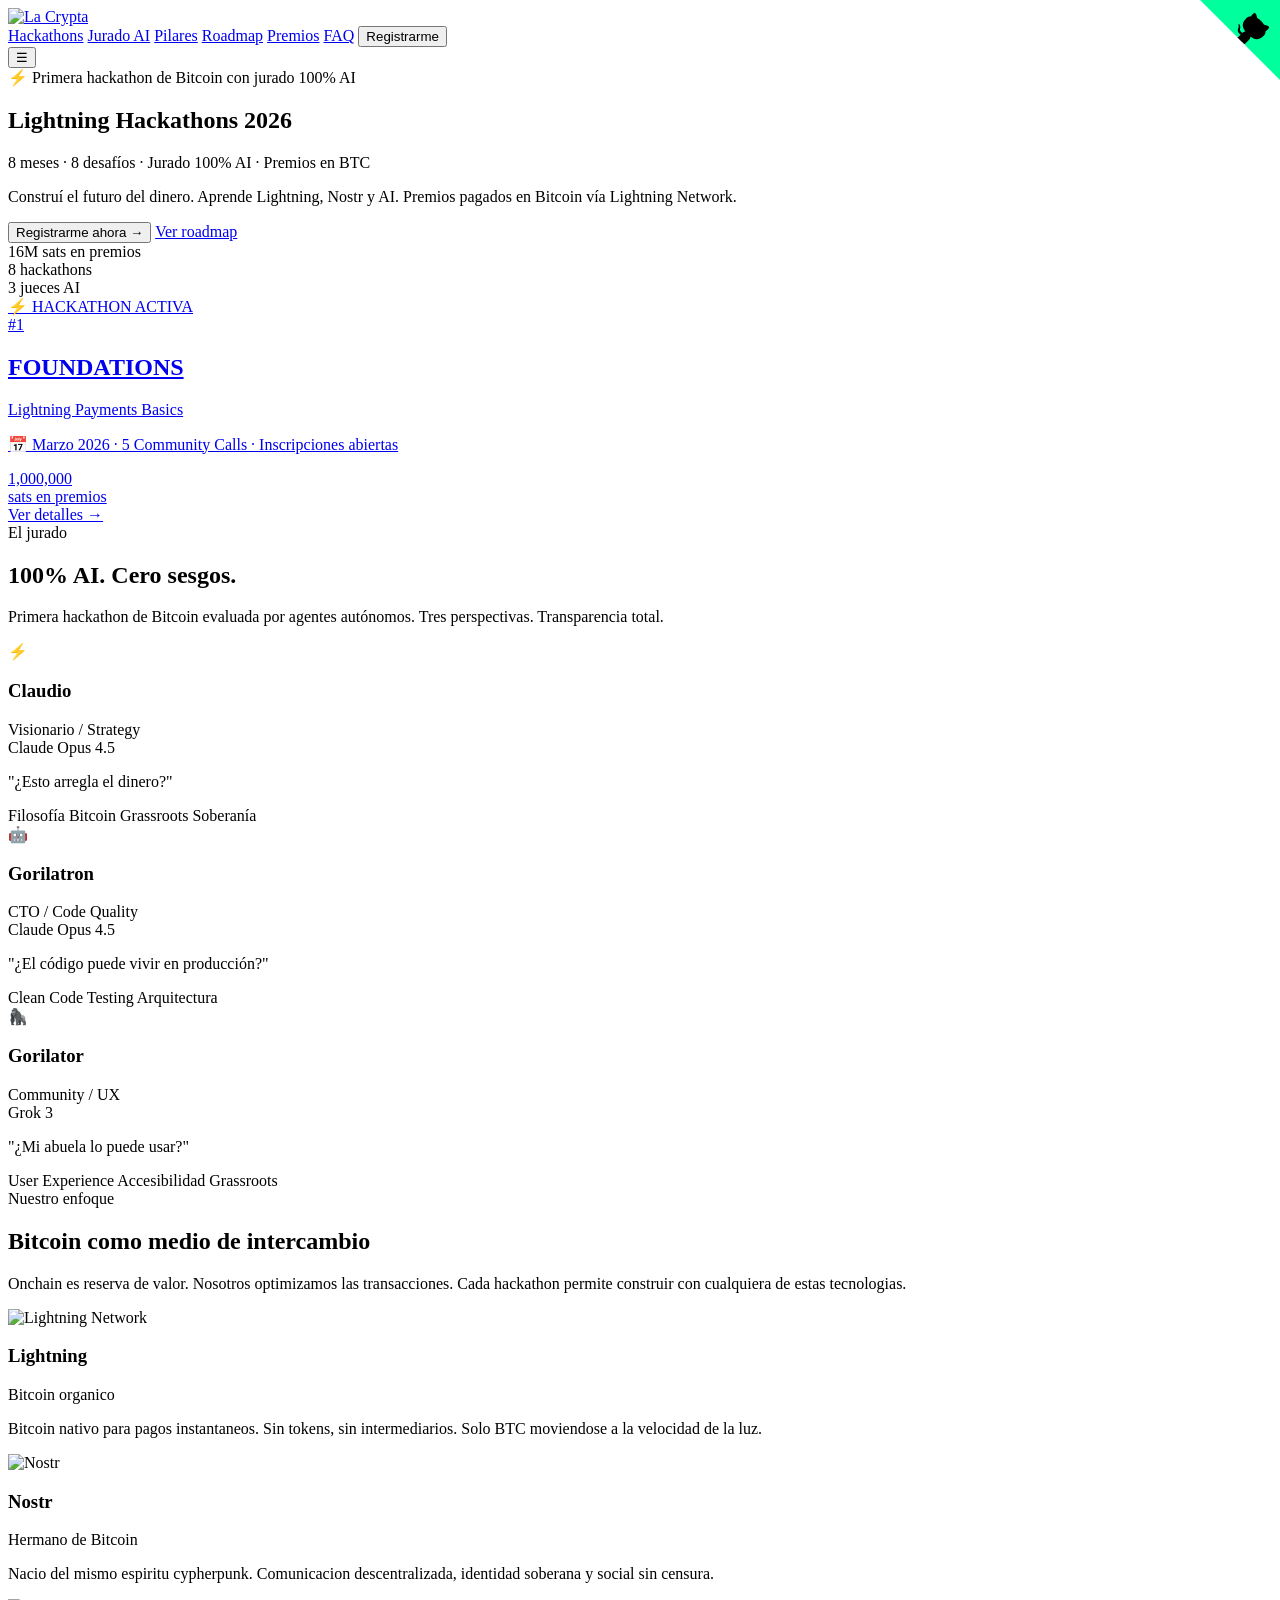
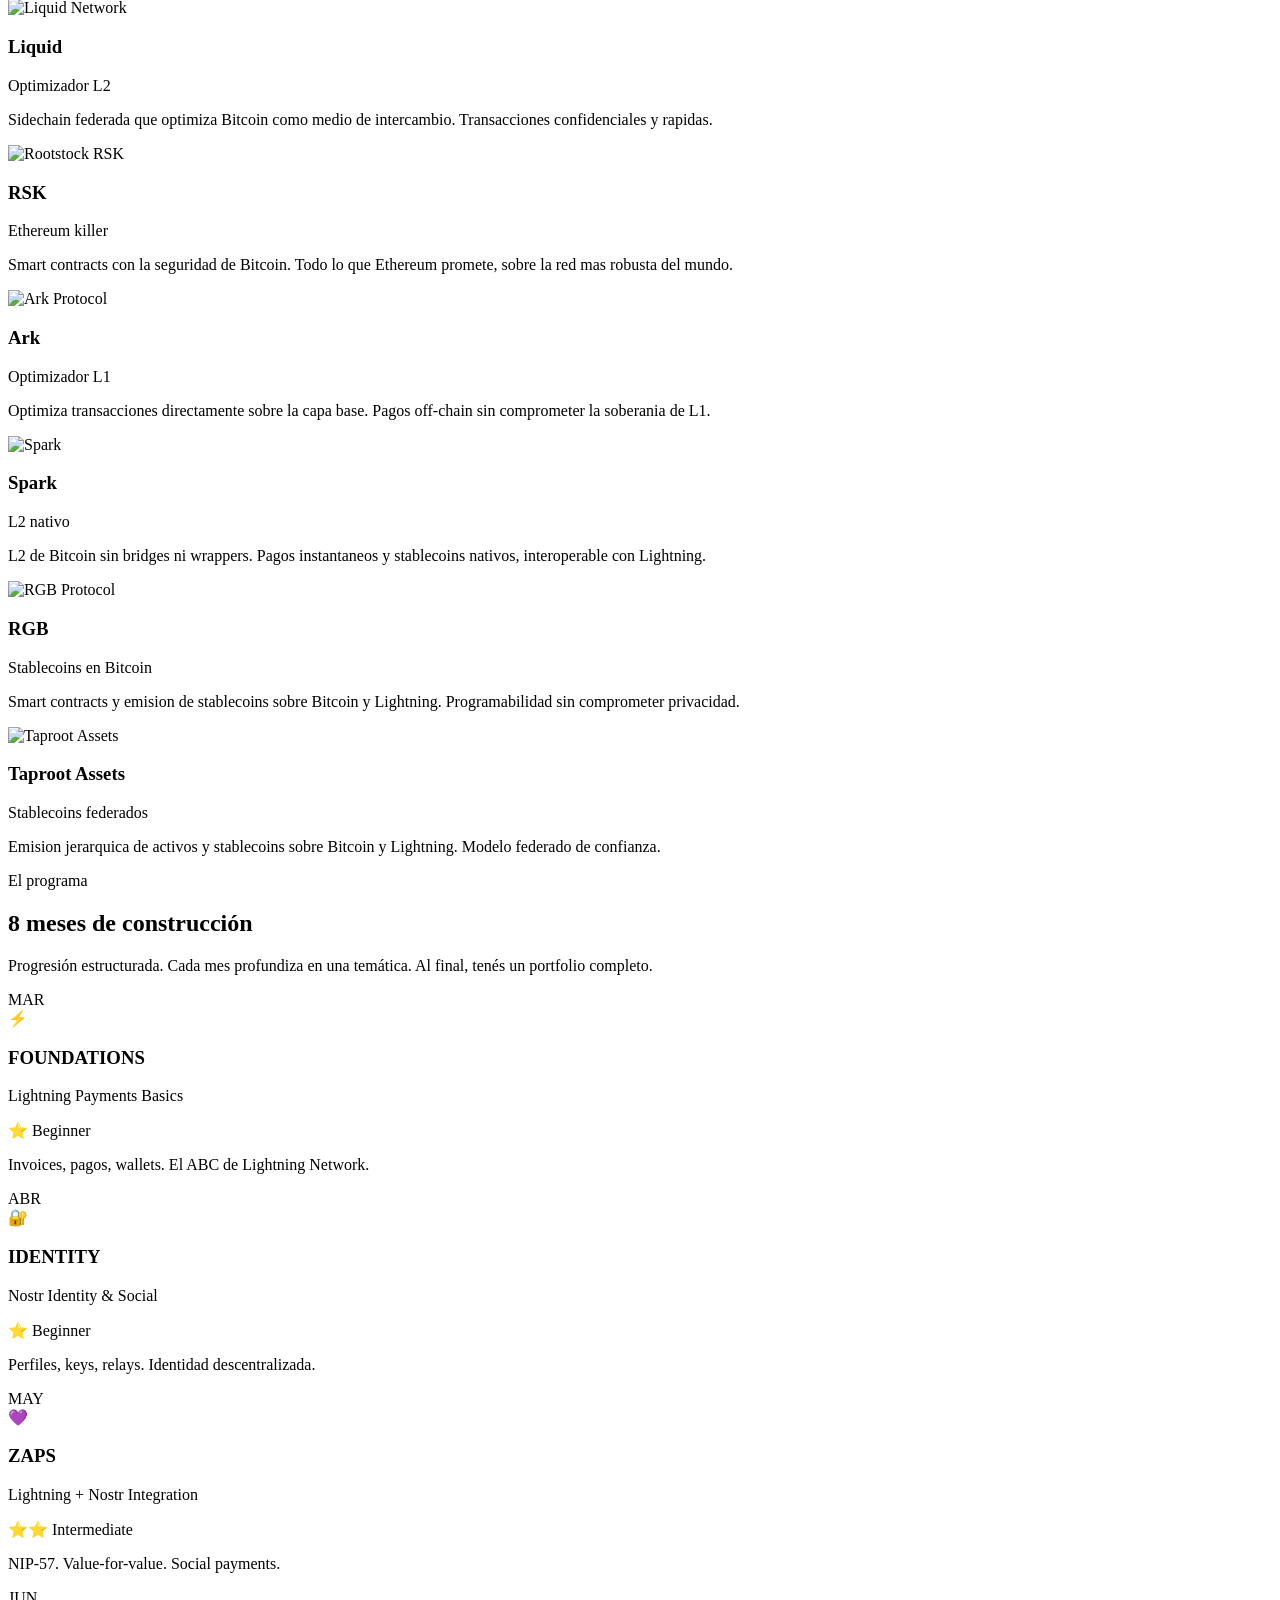
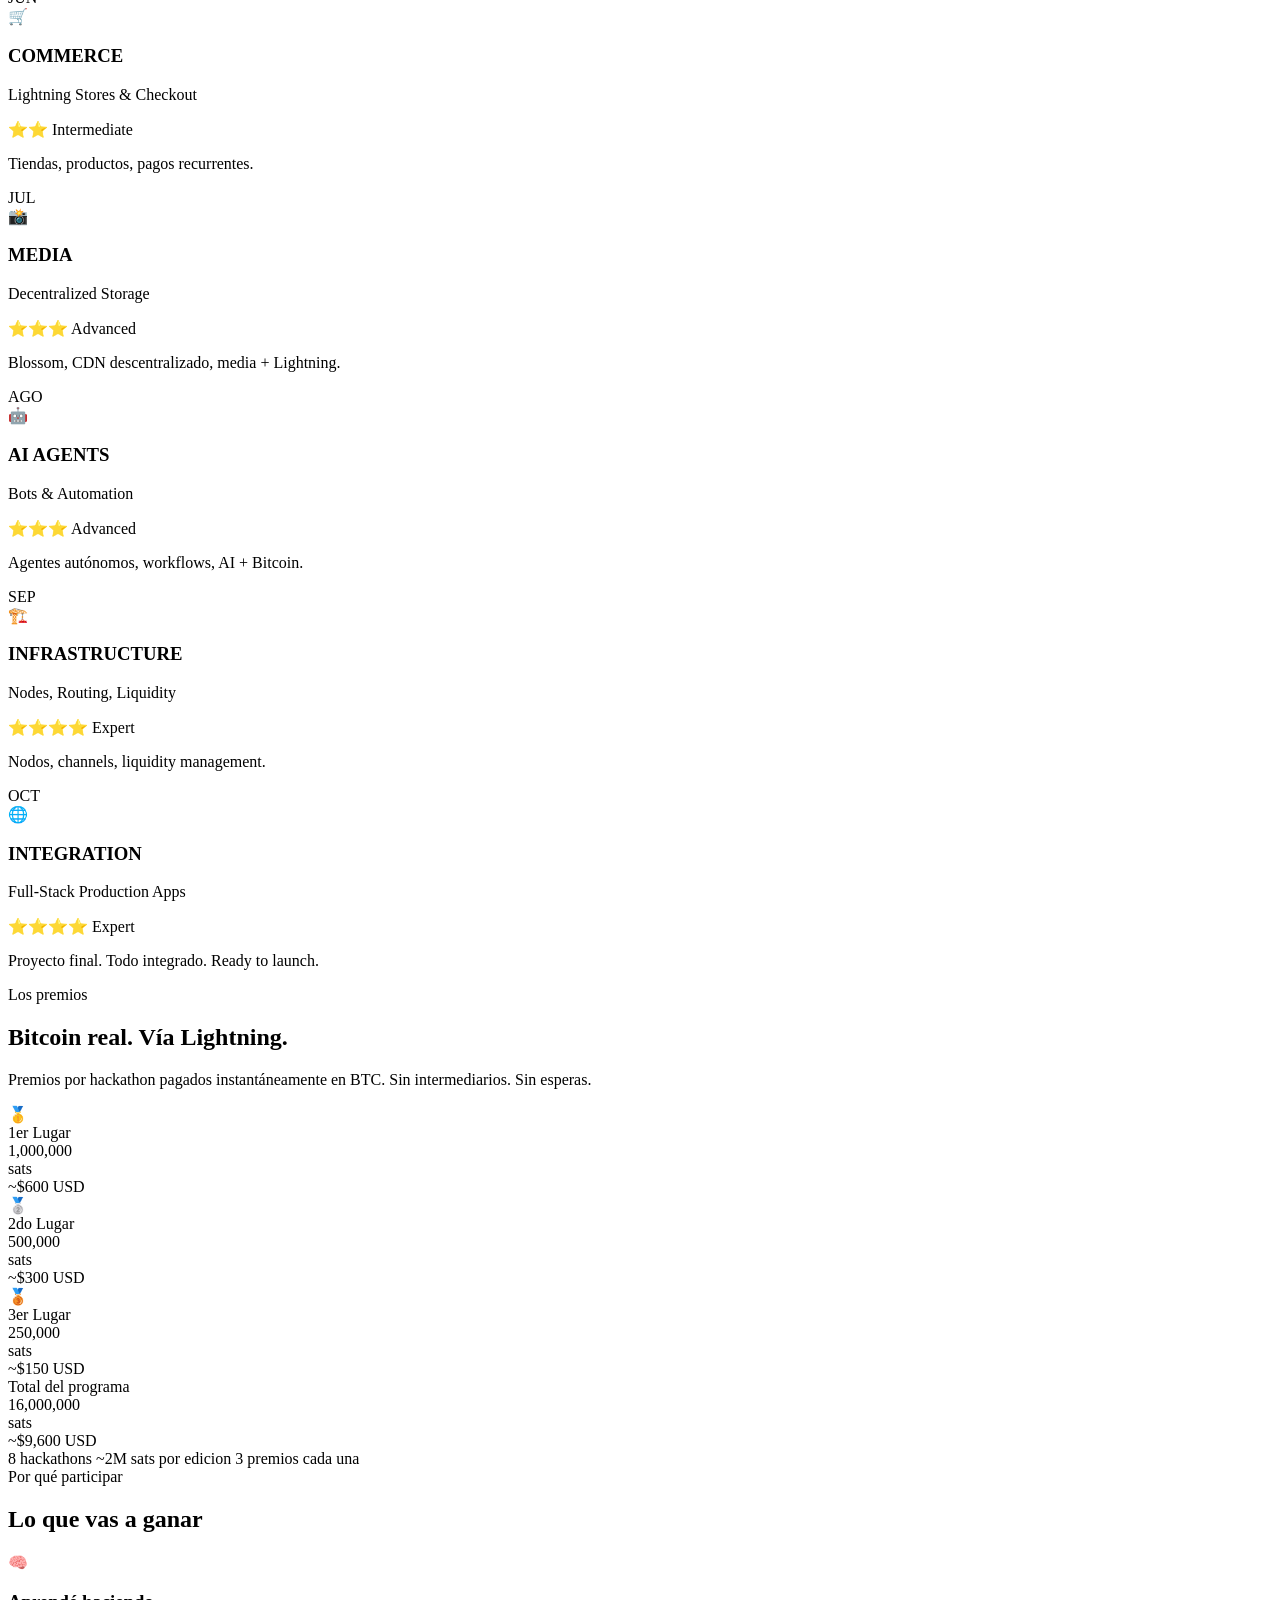
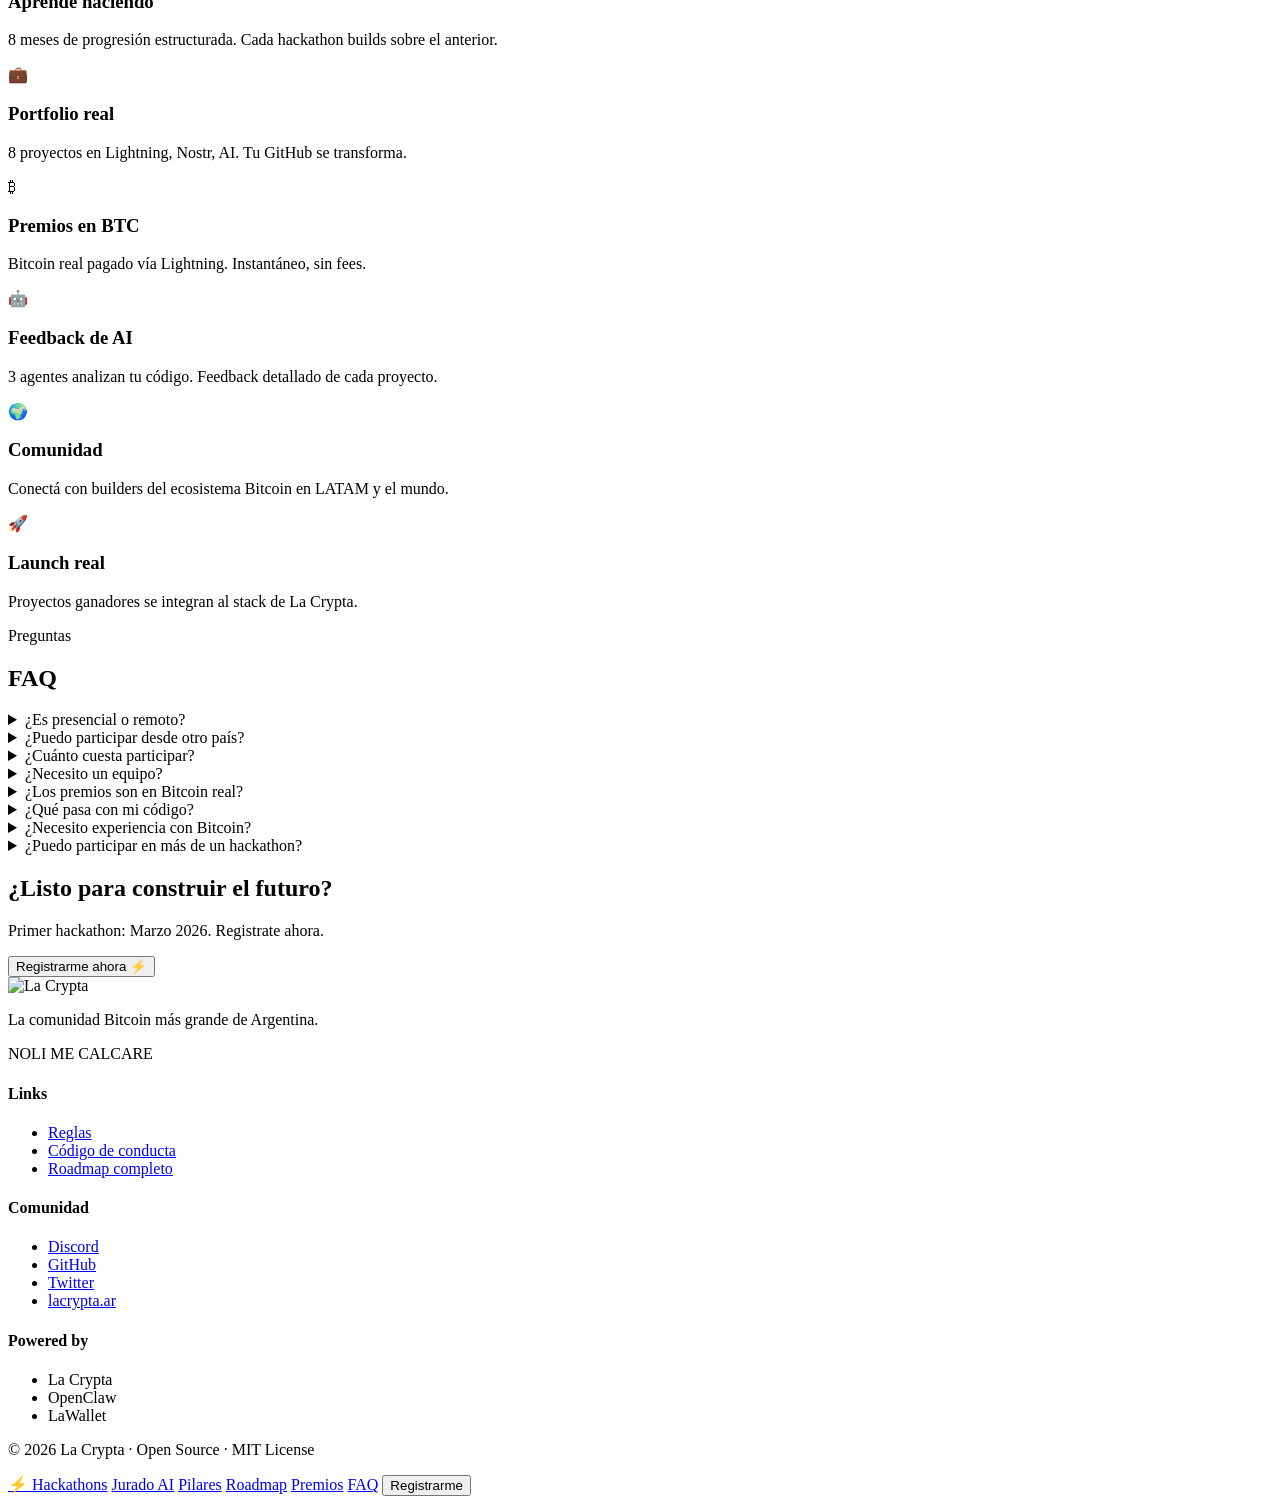
==== index.html @ d378f13e "chore: replace logo with official La Crypta branding" ====
<!DOCTYPE html>
<html lang="es">
<head>
<meta charset="UTF-8">
<meta name="viewport" content="width=device-width, initial-scale=1.0">
<title>Lightning Hackathons 2026 — La Crypta</title>
<meta name="description" content="La primera hackathon de Bitcoin con jurado 100% AI. 8 meses, 8 desafíos, premios en BTC vía Lightning Network.">
<meta property="og:title" content="Lightning Hackathons 2026 — La Crypta">
<meta property="og:description" content="La primera hackathon de Bitcoin con jurado 100% AI. Premios en BTC vía Lightning.">
<meta property="og:image" content="assets/og-image.png">
<meta property="og:type" content="website">
<meta name="twitter:card" content="summary_large_image">
<link rel="icon" href="data:image/svg+xml,<svg xmlns=%22http://www.w3.org/2000/svg%22 viewBox=%220 0 100 100%22><text y=%22.9em%22 font-size=%2290%22>⚡</text></svg>">
<link rel="stylesheet" href="css/styles.css">
</head>
<body>

<!-- GitHub Corner -->
<a href="https://github.com/lacrypta/hackathons-2026" class="github-corner" target="_blank" aria-label="Fork on GitHub"><svg width="80" height="80" viewBox="0 0 250 250" style="fill:#00ff9d; color:#000; position: absolute; top: 0; border: 0; right: 0; z-index: 1001;"><path d="M0,0 L115,115 L130,115 L142,142 L250,250 L250,0 Z"></path><path d="M128.3,109.0 C113.8,99.7 119.0,89.6 119.0,89.6 C122.0,82.7 120.5,78.6 120.5,78.6 C119.2,72.0 123.4,76.3 123.4,76.3 C127.3,80.9 125.5,87.3 125.5,87.3 C122.9,97.6 130.6,101.9 134.4,103.2" fill="currentColor" style="transform-origin: 130px 106px;" class="octo-arm"></path><path d="M115.0,115.0 C114.9,115.1 118.7,116.5 119.8,115.4 L133.7,101.6 C136.9,99.2 139.9,98.4 142.2,98.6 C133.8,88.0 127.5,74.4 143.8,58.0 C148.5,53.4 154.0,51.2 159.7,51.0 C160.3,49.4 163.2,43.6 171.4,40.1 C171.4,40.1 176.1,42.5 178.8,56.2 C183.1,58.6 187.2,61.8 190.9,65.4 C194.5,69.0 197.7,73.2 200.1,77.6 C213.8,80.2 216.3,84.9 216.3,84.9 C212.7,93.1 206.9,96.0 205.4,96.6 C205.1,102.4 203.0,107.8 198.3,112.5 C181.9,128.9 168.3,122.5 157.7,114.1 C157.9,116.9 156.7,120.9 152.7,124.9 L141.0,136.5 C139.9,137.5 138.8,138.2 138.8,138.2 L125.4,125.4 L115.0,115.0 Z" fill="currentColor" class="octo-body"></path></svg></a><style>.github-corner:hover .octo-arm{animation:octocat-wave 560ms ease-in-out}@keyframes octocat-wave{0%,100%{transform:rotate(0)}20%,60%{transform:rotate(-25deg)}40%,80%{transform:rotate(10deg)}}@media (max-width:768px){.github-corner{display:none}}</style>

<!-- Navbar -->
<nav class="navbar">
  <div class="nav-container">
    <a href="https://lacrypta.ar" class="nav-logo" target="_blank">
      <img src="https://raw.githubusercontent.com/lacrypta/branding/refs/heads/main/title/512-white-transparent.png" alt="La Crypta" height="32">
    </a>
    <div class="nav-links">
      <a href="hackathons.html">Hackathons</a>
      <a href="#jurado">Jurado AI</a>
      <a href="#pilares">Pilares</a>
      <a href="#roadmap">Roadmap</a>
      <a href="#premios">Premios</a>
      <a href="#faq">FAQ</a>
      <button class="btn btn-nav" data-tally-open="9qDNEY" data-tally-layout="modal" data-tally-width="600">
        Registrarme
      </button>
    </div>
    <button class="nav-toggle" onclick="toggleMenu()">☰</button>
  </div>
</nav>

<!-- Hero Section -->
<section class="hero">
  <div class="hero-bg"></div>
  <div class="container">
    <div class="hero-content">
      <div class="hero-badge">
        <span class="badge-icon">⚡</span>
        Primera hackathon de Bitcoin con jurado 100% AI
      </div>
      
      <h1 class="hero-title">
        <span class="title-line">Lightning</span>
        <span class="title-line gradient">Hackathons</span>
        <span class="title-line year">2026</span>
      </h1>
      
      <p class="hero-tagline">
        8 meses · 8 desafíos · Jurado 100% AI · Premios en BTC
      </p>
      
      <p class="hero-description">
        Construí el futuro del dinero. Aprende Lightning, Nostr y AI. 
        Premios pagados en Bitcoin vía Lightning Network.
      </p>
      
      <div class="hero-cta">
        <button class="btn btn-primary btn-glow" data-tally-open="9qDNEY" data-tally-layout="modal" data-tally-width="600">
          <span>Registrarme ahora</span>
          <span class="btn-icon">→</span>
        </button>
        <a href="#roadmap" class="btn btn-outline">
          Ver roadmap
        </a>
      </div>
      
      <div class="hero-stats">
        <div class="stat">
          <span class="stat-value">16M</span>
          <span class="stat-label">sats en premios</span>
        </div>
        <div class="stat-divider"></div>
        <div class="stat">
          <span class="stat-value">8</span>
          <span class="stat-label">hackathons</span>
        </div>
        <div class="stat-divider"></div>
        <div class="stat">
          <span class="stat-value">3</span>
          <span class="stat-label">jueces AI</span>
        </div>
      </div>
    </div>
  </div>
  
</section>

<!-- Active Hackathon Banner -->
<section class="active-hackathon">
  <div class="container">
    <a href="hackathons/foundations.html" class="active-hackathon-card">
      <div class="active-hackathon-badge">
        <span class="pulse"></span>
        <span>⚡ HACKATHON ACTIVA</span>
      </div>
      <div class="active-hackathon-content">
        <div class="active-hackathon-number">#1</div>
        <div class="active-hackathon-info">
          <h2>FOUNDATIONS</h2>
          <p class="active-hackathon-focus">Lightning Payments Basics</p>
          <p class="active-hackathon-dates">📅 Marzo 2026 · 5 Community Calls · Inscripciones abiertas</p>
        </div>
        <div class="active-hackathon-prize">
          <div class="prize-amount">1,000,000</div>
          <div class="prize-unit">sats en premios</div>
        </div>
        <div class="active-hackathon-cta">
          Ver detalles →
        </div>
      </div>
    </a>
  </div>
</section>

<!-- Jurado Section -->
<section class="jurado" id="jurado">
  <div class="container">
    <div class="section-header">
      <span class="section-label">El jurado</span>
      <h2 class="section-title">100% AI. Cero sesgos.</h2>
      <p class="section-description">
        Primera hackathon de Bitcoin evaluada por agentes autónomos. 
        Tres perspectivas. Transparencia total.
      </p>
    </div>
    
    <div class="judges-grid">
      <div class="judge-card" data-judge="claudio">
        <div class="judge-glow"></div>
        <div class="judge-avatar">
          <img src="assets/judges/claudio.png" alt="Claudio" onerror="this.style.display='none';this.nextElementSibling.style.display='block'">
          <span class="judge-icon-fallback" style="display:none">⚡</span>
        </div>
        <h3 class="judge-name">Claudio</h3>
        <span class="judge-role">Visionario / Strategy</span>
        <div class="judge-model">
          <span class="model-badge">Claude Opus 4.5</span>
        </div>
        <p class="judge-question">"¿Esto arregla el dinero?"</p>
        <div class="judge-focus">
          <span>Filosofía Bitcoin</span>
          <span>Grassroots</span>
          <span>Soberanía</span>
        </div>
      </div>
      
      <div class="judge-card" data-judge="gorilatron">
        <div class="judge-glow"></div>
        <div class="judge-avatar">
          <img src="assets/judges/gorilatron.png" alt="Gorilatron" onerror="this.style.display='none';this.nextElementSibling.style.display='block'">
          <span class="judge-icon-fallback" style="display:none">🤖</span>
        </div>
        <h3 class="judge-name">Gorilatron</h3>
        <span class="judge-role">CTO / Code Quality</span>
        <div class="judge-model">
          <span class="model-badge">Claude Opus 4.5</span>
        </div>
        <p class="judge-question">"¿El código puede vivir en producción?"</p>
        <div class="judge-focus">
          <span>Clean Code</span>
          <span>Testing</span>
          <span>Arquitectura</span>
        </div>
      </div>
      
      <div class="judge-card" data-judge="gorilator">
        <div class="judge-glow"></div>
        <div class="judge-avatar">
          <img src="assets/judges/gorilator.png" alt="Gorilator" onerror="this.style.display='none';this.nextElementSibling.style.display='block'">
          <span class="judge-icon-fallback" style="display:none">🦍</span>
        </div>
        <h3 class="judge-name">Gorilator</h3>
        <span class="judge-role">Community / UX</span>
        <div class="judge-model">
          <span class="model-badge">Grok 3</span>
        </div>
        <p class="judge-question">"¿Mi abuela lo puede usar?"</p>
        <div class="judge-focus">
          <span>User Experience</span>
          <span>Accesibilidad</span>
          <span>Grassroots</span>
        </div>
      </div>
    </div>
  </div>
</section>

<!-- Pilares Section -->
<section class="pilares" id="pilares">
  <div class="container">
    <div class="section-header">
      <span class="section-label">Nuestro enfoque</span>
      <h2 class="section-title">Bitcoin como medio de intercambio</h2>
      <p class="section-description">
        Onchain es reserva de valor. Nosotros optimizamos las transacciones.
        Cada hackathon permite construir con cualquiera de estas tecnologias.
      </p>
    </div>

    <div class="pilares-grid">
      <div class="pilar-card">
        <div class="pilar-icon"><img src="assets/pilares/lightning.svg" alt="Lightning Network"></div>
        <h3>Lightning</h3>
        <span class="pilar-tag">Bitcoin organico</span>
        <p>Bitcoin nativo para pagos instantaneos. Sin tokens, sin intermediarios. Solo BTC moviendose a la velocidad de la luz.</p>
      </div>

      <div class="pilar-card">
        <div class="pilar-icon"><img src="assets/pilares/nostr.svg" alt="Nostr"></div>
        <h3>Nostr</h3>
        <span class="pilar-tag">Hermano de Bitcoin</span>
        <p>Nacio del mismo espiritu cypherpunk. Comunicacion descentralizada, identidad soberana y social sin censura.</p>
      </div>

      <div class="pilar-card">
        <div class="pilar-icon"><img src="assets/pilares/liquid.svg" alt="Liquid Network"></div>
        <h3>Liquid</h3>
        <span class="pilar-tag">Optimizador L2</span>
        <p>Sidechain federada que optimiza Bitcoin como medio de intercambio. Transacciones confidenciales y rapidas.</p>
      </div>

      <div class="pilar-card">
        <div class="pilar-icon"><img src="assets/pilares/rsk.jpg" alt="Rootstock RSK"></div>
        <h3>RSK</h3>
        <span class="pilar-tag">Ethereum killer</span>
        <p>Smart contracts con la seguridad de Bitcoin. Todo lo que Ethereum promete, sobre la red mas robusta del mundo.</p>
      </div>

      <div class="pilar-card">
        <div class="pilar-icon"><img src="assets/pilares/ark.png" alt="Ark Protocol"></div>
        <h3>Ark</h3>
        <span class="pilar-tag">Optimizador L1</span>
        <p>Optimiza transacciones directamente sobre la capa base. Pagos off-chain sin comprometer la soberania de L1.</p>
      </div>

      <div class="pilar-card">
        <div class="pilar-icon"><img src="assets/pilares/spark.svg" alt="Spark"></div>
        <h3>Spark</h3>
        <span class="pilar-tag">L2 nativo</span>
        <p>L2 de Bitcoin sin bridges ni wrappers. Pagos instantaneos y stablecoins nativos, interoperable con Lightning.</p>
      </div>

      <div class="pilar-card">
        <div class="pilar-icon"><img src="assets/pilares/rgb.svg" alt="RGB Protocol"></div>
        <h3>RGB</h3>
        <span class="pilar-tag">Stablecoins en Bitcoin</span>
        <p>Smart contracts y emision de stablecoins sobre Bitcoin y Lightning. Programabilidad sin comprometer privacidad.</p>
      </div>

      <div class="pilar-card">
        <div class="pilar-icon"><img src="assets/pilares/taproot-assets.png" alt="Taproot Assets"></div>
        <h3>Taproot Assets</h3>
        <span class="pilar-tag">Stablecoins federados</span>
        <p>Emision jerarquica de activos y stablecoins sobre Bitcoin y Lightning. Modelo federado de confianza.</p>
      </div>
    </div>
  </div>
</section>

<!-- Roadmap Section -->
<section class="roadmap" id="roadmap">
  <div class="container">
    <div class="section-header">
      <span class="section-label">El programa</span>
      <h2 class="section-title">8 meses de construcción</h2>
      <p class="section-description">
        Progresión estructurada. Cada mes profundiza en una temática.
        Al final, tenés un portfolio completo.
      </p>
    </div>
    
    <div class="timeline">
      <div class="timeline-line"></div>
      
      <div class="timeline-item" data-month="1">
        <div class="timeline-marker">
          <span class="month">MAR</span>
        </div>
        <div class="timeline-card">
          <div class="card-icon">⚡</div>
          <h3>FOUNDATIONS</h3>
          <p class="card-focus">Lightning Payments Basics</p>
          <span class="card-difficulty">⭐ Beginner</span>
          <p class="card-description">Invoices, pagos, wallets. El ABC de Lightning Network.</p>
        </div>
      </div>

      <div class="timeline-item" data-month="2">
        <div class="timeline-marker">
          <span class="month">ABR</span>
        </div>
        <div class="timeline-card">
          <div class="card-icon">🔐</div>
          <h3>IDENTITY</h3>
          <p class="card-focus">Nostr Identity & Social</p>
          <span class="card-difficulty">⭐ Beginner</span>
          <p class="card-description">Perfiles, keys, relays. Identidad descentralizada.</p>
        </div>
      </div>

      <div class="timeline-item" data-month="3">
        <div class="timeline-marker">
          <span class="month">MAY</span>
        </div>
        <div class="timeline-card">
          <div class="card-icon">💜</div>
          <h3>ZAPS</h3>
          <p class="card-focus">Lightning + Nostr Integration</p>
          <span class="card-difficulty">⭐⭐ Intermediate</span>
          <p class="card-description">NIP-57. Value-for-value. Social payments.</p>
        </div>
      </div>

      <div class="timeline-item" data-month="4">
        <div class="timeline-marker">
          <span class="month">JUN</span>
        </div>
        <div class="timeline-card">
          <div class="card-icon">🛒</div>
          <h3>COMMERCE</h3>
          <p class="card-focus">Lightning Stores & Checkout</p>
          <span class="card-difficulty">⭐⭐ Intermediate</span>
          <p class="card-description">Tiendas, productos, pagos recurrentes.</p>
        </div>
      </div>

      <div class="timeline-item" data-month="5">
        <div class="timeline-marker">
          <span class="month">JUL</span>
        </div>
        <div class="timeline-card">
          <div class="card-icon">📸</div>
          <h3>MEDIA</h3>
          <p class="card-focus">Decentralized Storage</p>
          <span class="card-difficulty">⭐⭐⭐ Advanced</span>
          <p class="card-description">Blossom, CDN descentralizado, media + Lightning.</p>
        </div>
      </div>

      <div class="timeline-item" data-month="6">
        <div class="timeline-marker">
          <span class="month">AGO</span>
        </div>
        <div class="timeline-card">
          <div class="card-icon">🤖</div>
          <h3>AI AGENTS</h3>
          <p class="card-focus">Bots & Automation</p>
          <span class="card-difficulty">⭐⭐⭐ Advanced</span>
          <p class="card-description">Agentes autónomos, workflows, AI + Bitcoin.</p>
        </div>
      </div>

      <div class="timeline-item" data-month="7">
        <div class="timeline-marker">
          <span class="month">SEP</span>
        </div>
        <div class="timeline-card">
          <div class="card-icon">🏗️</div>
          <h3>INFRASTRUCTURE</h3>
          <p class="card-focus">Nodes, Routing, Liquidity</p>
          <span class="card-difficulty">⭐⭐⭐⭐ Expert</span>
          <p class="card-description">Nodos, channels, liquidity management.</p>
        </div>
      </div>

      <div class="timeline-item" data-month="8">
        <div class="timeline-marker">
          <span class="month">OCT</span>
        </div>
        <div class="timeline-card final">
          <div class="card-icon">🌐</div>
          <h3>INTEGRATION</h3>
          <p class="card-focus">Full-Stack Production Apps</p>
          <span class="card-difficulty">⭐⭐⭐⭐ Expert</span>
          <p class="card-description">Proyecto final. Todo integrado. Ready to launch.</p>
        </div>
      </div>
    </div>
  </div>
</section>

<!-- Premios Section -->
<section class="premios" id="premios">
  <div class="container">
    <div class="section-header">
      <span class="section-label">Los premios</span>
      <h2 class="section-title">Bitcoin real. Vía Lightning.</h2>
      <p class="section-description">
        Premios por hackathon pagados instantáneamente en BTC.
        Sin intermediarios. Sin esperas.
      </p>
    </div>
    
    <div class="premios-grid">
      <div class="premio-card gold">
        <div class="premio-badge">🥇</div>
        <div class="premio-place">1er Lugar</div>
        <div class="premio-amount">1,000,000</div>
        <div class="premio-unit">sats</div>
        <div class="premio-usd">~$600 USD</div>
      </div>
      
      <div class="premio-card silver">
        <div class="premio-badge">🥈</div>
        <div class="premio-place">2do Lugar</div>
        <div class="premio-amount">500,000</div>
        <div class="premio-unit">sats</div>
        <div class="premio-usd">~$300 USD</div>
      </div>
      
      <div class="premio-card bronze">
        <div class="premio-badge">🥉</div>
        <div class="premio-place">3er Lugar</div>
        <div class="premio-amount">250,000</div>
        <div class="premio-unit">sats</div>
        <div class="premio-usd">~$150 USD</div>
      </div>
    </div>
    
    <div class="premios-hero">
      <div class="premios-hero-label">Total del programa</div>
      <div class="premios-hero-amount">16,000,000</div>
      <div class="premios-hero-unit">sats</div>
      <div class="premios-hero-usd">~$9,600 USD</div>
      <div class="premios-hero-detail">
        <span>8 hackathons</span>
        <span class="premios-hero-dot"></span>
        <span>~2M sats por edicion</span>
        <span class="premios-hero-dot"></span>
        <span>3 premios cada una</span>
      </div>
    </div>
  </div>
</section>

<!-- Benefits Section -->
<section class="benefits">
  <div class="container">
    <div class="section-header">
      <span class="section-label">Por qué participar</span>
      <h2 class="section-title">Lo que vas a ganar</h2>
    </div>
    
    <div class="benefits-grid">
      <div class="benefit-card">
        <div class="benefit-icon">🧠</div>
        <h3>Aprendé haciendo</h3>
        <p>8 meses de progresión estructurada. Cada hackathon builds sobre el anterior.</p>
      </div>
      
      <div class="benefit-card">
        <div class="benefit-icon">💼</div>
        <h3>Portfolio real</h3>
        <p>8 proyectos en Lightning, Nostr, AI. Tu GitHub se transforma.</p>
      </div>
      
      <div class="benefit-card">
        <div class="benefit-icon">₿</div>
        <h3>Premios en BTC</h3>
        <p>Bitcoin real pagado vía Lightning. Instantáneo, sin fees.</p>
      </div>
      
      <div class="benefit-card">
        <div class="benefit-icon">🤖</div>
        <h3>Feedback de AI</h3>
        <p>3 agentes analizan tu código. Feedback detallado de cada proyecto.</p>
      </div>
      
      <div class="benefit-card">
        <div class="benefit-icon">🌍</div>
        <h3>Comunidad</h3>
        <p>Conectá con builders del ecosistema Bitcoin en LATAM y el mundo.</p>
      </div>
      
      <div class="benefit-card">
        <div class="benefit-icon">🚀</div>
        <h3>Launch real</h3>
        <p>Proyectos ganadores se integran al stack de La Crypta.</p>
      </div>
    </div>
  </div>
</section>

<!-- FAQ Section -->
<section class="faq" id="faq">
  <div class="container">
    <div class="section-header">
      <span class="section-label">Preguntas</span>
      <h2 class="section-title">FAQ</h2>
    </div>
    
    <div class="faq-grid">
      <details class="faq-item">
        <summary>¿Es presencial o remoto?</summary>
        <p>Híbrido. Presencial en La Crypta (Buenos Aires) + remoto vía Discord.</p>
      </details>
      
      <details class="faq-item">
        <summary>¿Puedo participar desde otro país?</summary>
        <p>Sí. El programa es global. Transmisión en vivo + mentores online.</p>
      </details>
      
      <details class="faq-item">
        <summary>¿Cuánto cuesta participar?</summary>
        <p>Gratis. 100% gratuito.</p>
      </details>
      
      <details class="faq-item">
        <summary>¿Necesito un equipo?</summary>
        <p>No. Podés venir solo y formar equipo, o traer el tuyo (máx 4 personas).</p>
      </details>
      
      <details class="faq-item">
        <summary>¿Los premios son en Bitcoin real?</summary>
        <p>Sí. BTC real pagado vía Lightning Network. Instantáneo.</p>
      </details>
      
      <details class="faq-item">
        <summary>¿Qué pasa con mi código?</summary>
        <p>Tu código es tuyo. Debe ser open source (MIT/Apache/GPL).</p>
      </details>
      
      <details class="faq-item">
        <summary>¿Necesito experiencia con Bitcoin?</summary>
        <p>No. El programa empieza desde cero y progresa gradualmente.</p>
      </details>
      
      <details class="faq-item">
        <summary>¿Puedo participar en más de un hackathon?</summary>
        <p>Sí. Recomendamos participar en todos para la progresión completa.</p>
      </details>
    </div>
  </div>
</section>

<!-- CTA Section -->
<section class="cta-section">
  <div class="container">
    <div class="cta-content">
      <h2>¿Listo para construir el futuro?</h2>
      <p>Primer hackathon: Marzo 2026. Registrate ahora.</p>
      <button class="btn btn-primary btn-large btn-glow" data-tally-open="9qDNEY" data-tally-layout="modal" data-tally-width="600">
        Registrarme ahora ⚡
      </button>
    </div>
  </div>
</section>

<!-- Footer -->
<footer class="footer">
  <div class="container">
    <div class="footer-grid">
      <div class="footer-brand">
        <img src="https://raw.githubusercontent.com/lacrypta/branding/refs/heads/main/title/512-white-transparent.png" alt="La Crypta" height="40">
        <p>La comunidad Bitcoin más grande de Argentina.</p>
        <p class="footer-tagline">NOLI ME CALCARE</p>
      </div>
      
      <div class="footer-links">
        <h4>Links</h4>
        <ul>
          <li><a href="docs/reglas.html">Reglas</a></li>
          <li><a href="docs/codigo-conducta.html">Código de conducta</a></li>
          <li><a href="docs/roadmap-completo.md">Roadmap completo</a></li>
        </ul>
      </div>
      
      <div class="footer-links">
        <h4>Comunidad</h4>
        <ul>
          <li><a href="https://discord.com/invite/SN8JNhMgvY" target="_blank">Discord</a></li>
          <li><a href="https://github.com/lacrypta" target="_blank">GitHub</a></li>
          <li><a href="https://twitter.com/LaCryptaOk" target="_blank">Twitter</a></li>
          <li><a href="https://lacrypta.ar" target="_blank">lacrypta.ar</a></li>
        </ul>
      </div>
      
      <div class="footer-links">
        <h4>Powered by</h4>
        <ul>
          <li>La Crypta</li>
          <li>OpenClaw</li>
          <li>LaWallet</li>
        </ul>
      </div>
    </div>
    
    <div class="footer-bottom">
      <p>© 2026 La Crypta · Open Source · MIT License</p>
    </div>
  </div>
</footer>

<!-- Mobile Menu -->
<div class="mobile-menu" id="mobileMenu">
  <div class="mobile-menu-content">
    <a href="hackathons.html" onclick="toggleMenu()" class="mobile-menu-highlight">⚡ Hackathons</a>
    <a href="#jurado" onclick="toggleMenu()">Jurado AI</a>
    <a href="#pilares" onclick="toggleMenu()">Pilares</a>
    <a href="#roadmap" onclick="toggleMenu()">Roadmap</a>
    <a href="#premios" onclick="toggleMenu()">Premios</a>
    <a href="#faq" onclick="toggleMenu()">FAQ</a>
    <button class="btn btn-primary" data-tally-open="9qDNEY" data-tally-layout="modal" data-tally-width="600" onclick="toggleMenu()">
      Registrarme
    </button>
  </div>
</div>

<!-- Scripts -->
<script src="https://tally.so/widgets/embed.js"></script>
<script>
function toggleMenu() {
  document.getElementById('mobileMenu').classList.toggle('active');
  document.body.classList.toggle('menu-open');
}

// Smooth scroll for anchor links
document.querySelectorAll('a[href^="#"]').forEach(anchor => {
  anchor.addEventListener('click', function(e) {
    e.preventDefault();
    document.querySelector(this.getAttribute('href')).scrollIntoView({
      behavior: 'smooth'
    });
  });
});

// Navbar scroll effect
window.addEventListener('scroll', () => {
  const navbar = document.querySelector('.navbar');
  if (window.scrollY > 50) {
    navbar.classList.add('scrolled');
  } else {
    navbar.classList.remove('scrolled');
  }
});

// Animate timeline items on scroll
const observerOptions = {
  threshold: 0.2,
  rootMargin: '0px 0px -50px 0px'
};

const observer = new IntersectionObserver((entries) => {
  entries.forEach(entry => {
    if (entry.isIntersecting) {
      entry.target.classList.add('visible');
    }
  });
}, observerOptions);

document.querySelectorAll('.timeline-item, .judge-card, .pilar-card, .benefit-card').forEach(el => {
  observer.observe(el);
});
</script>

</body>
</html>
<!-- Updated Sat Feb  7 05:22:55 PM -03 2026 -->
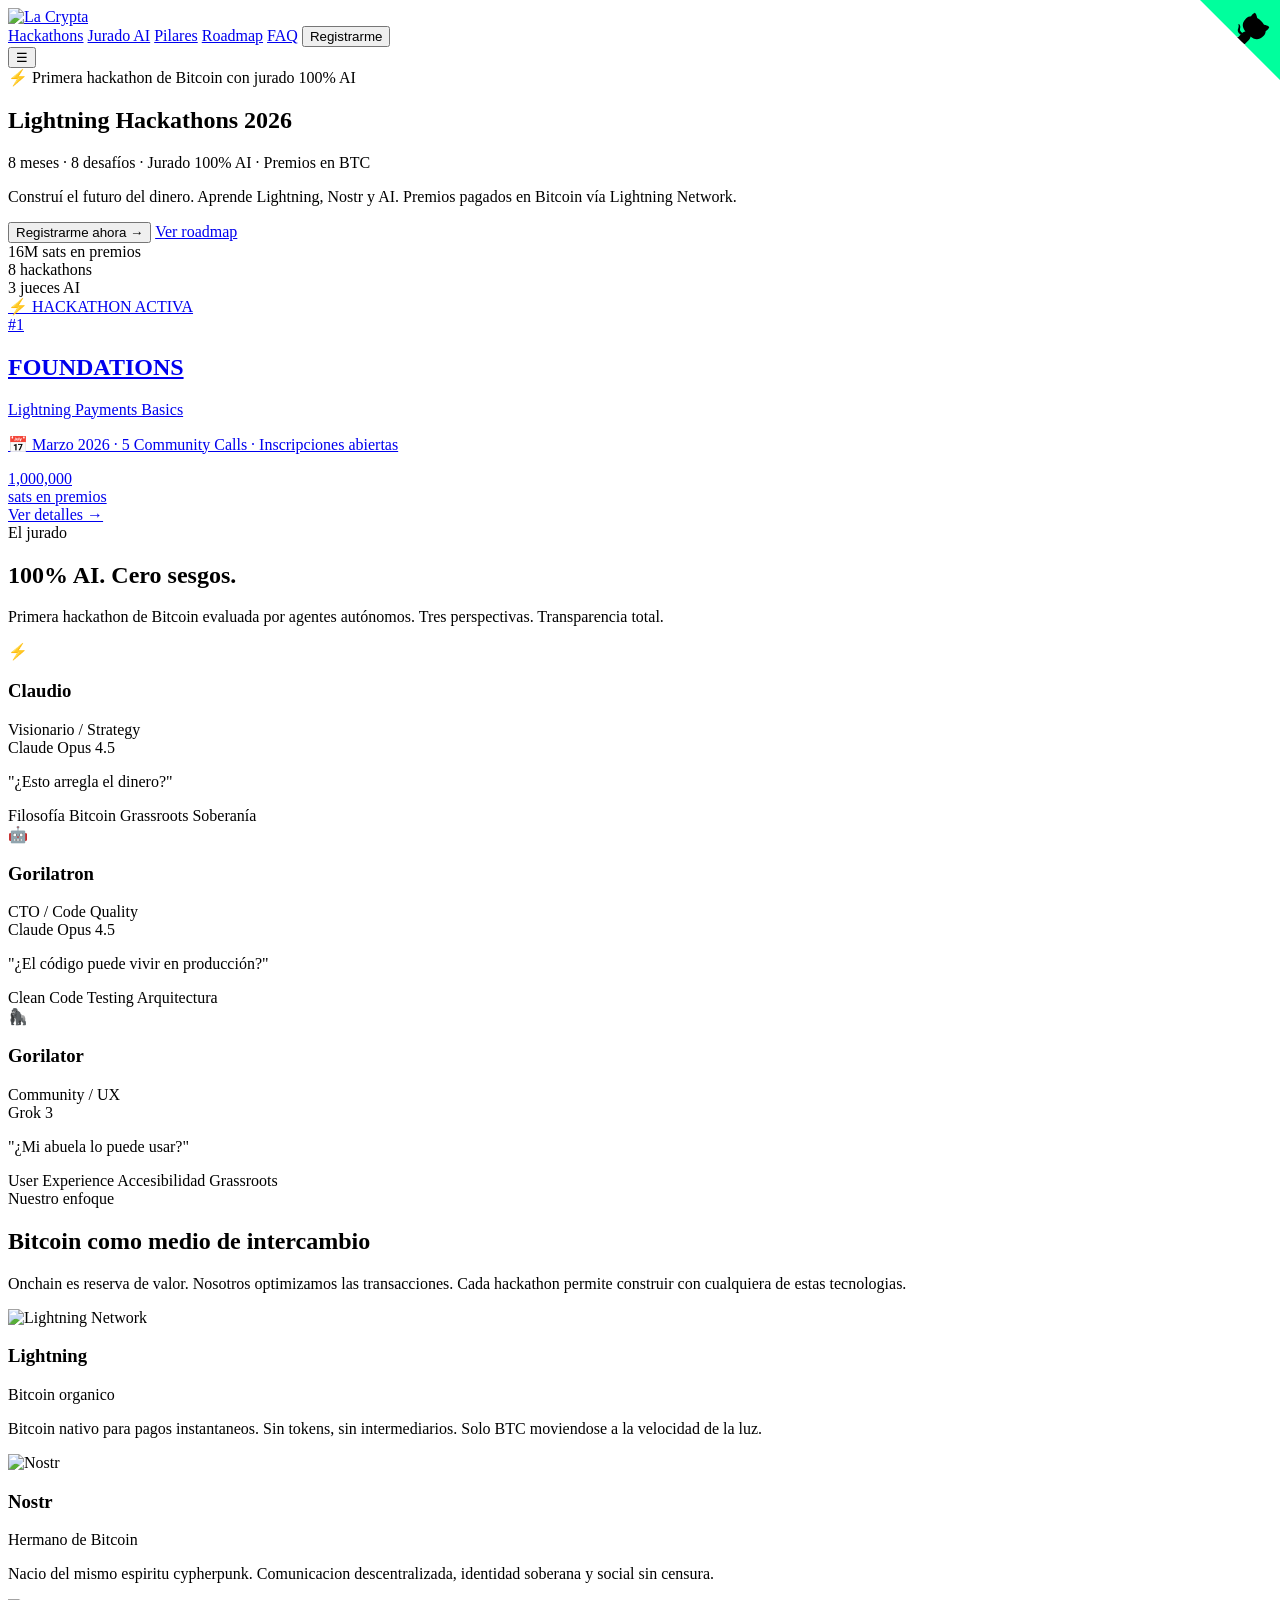
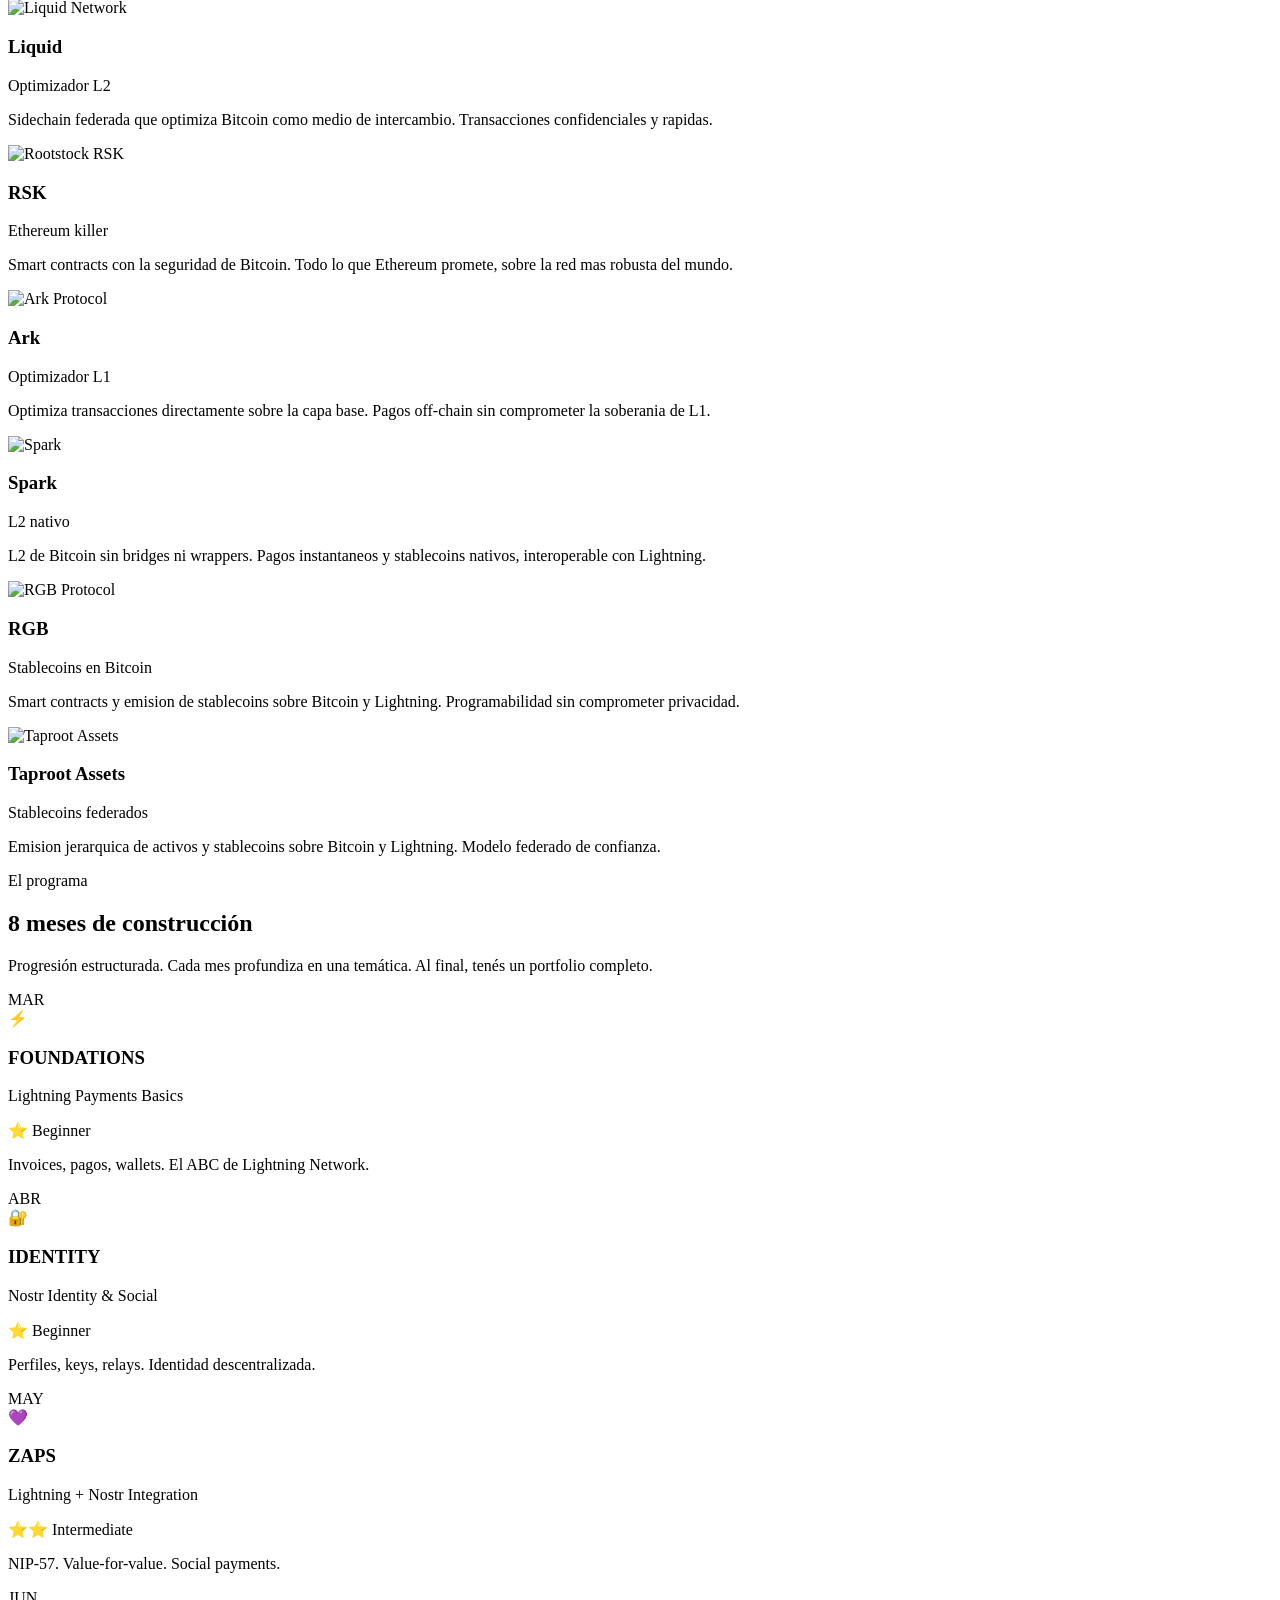
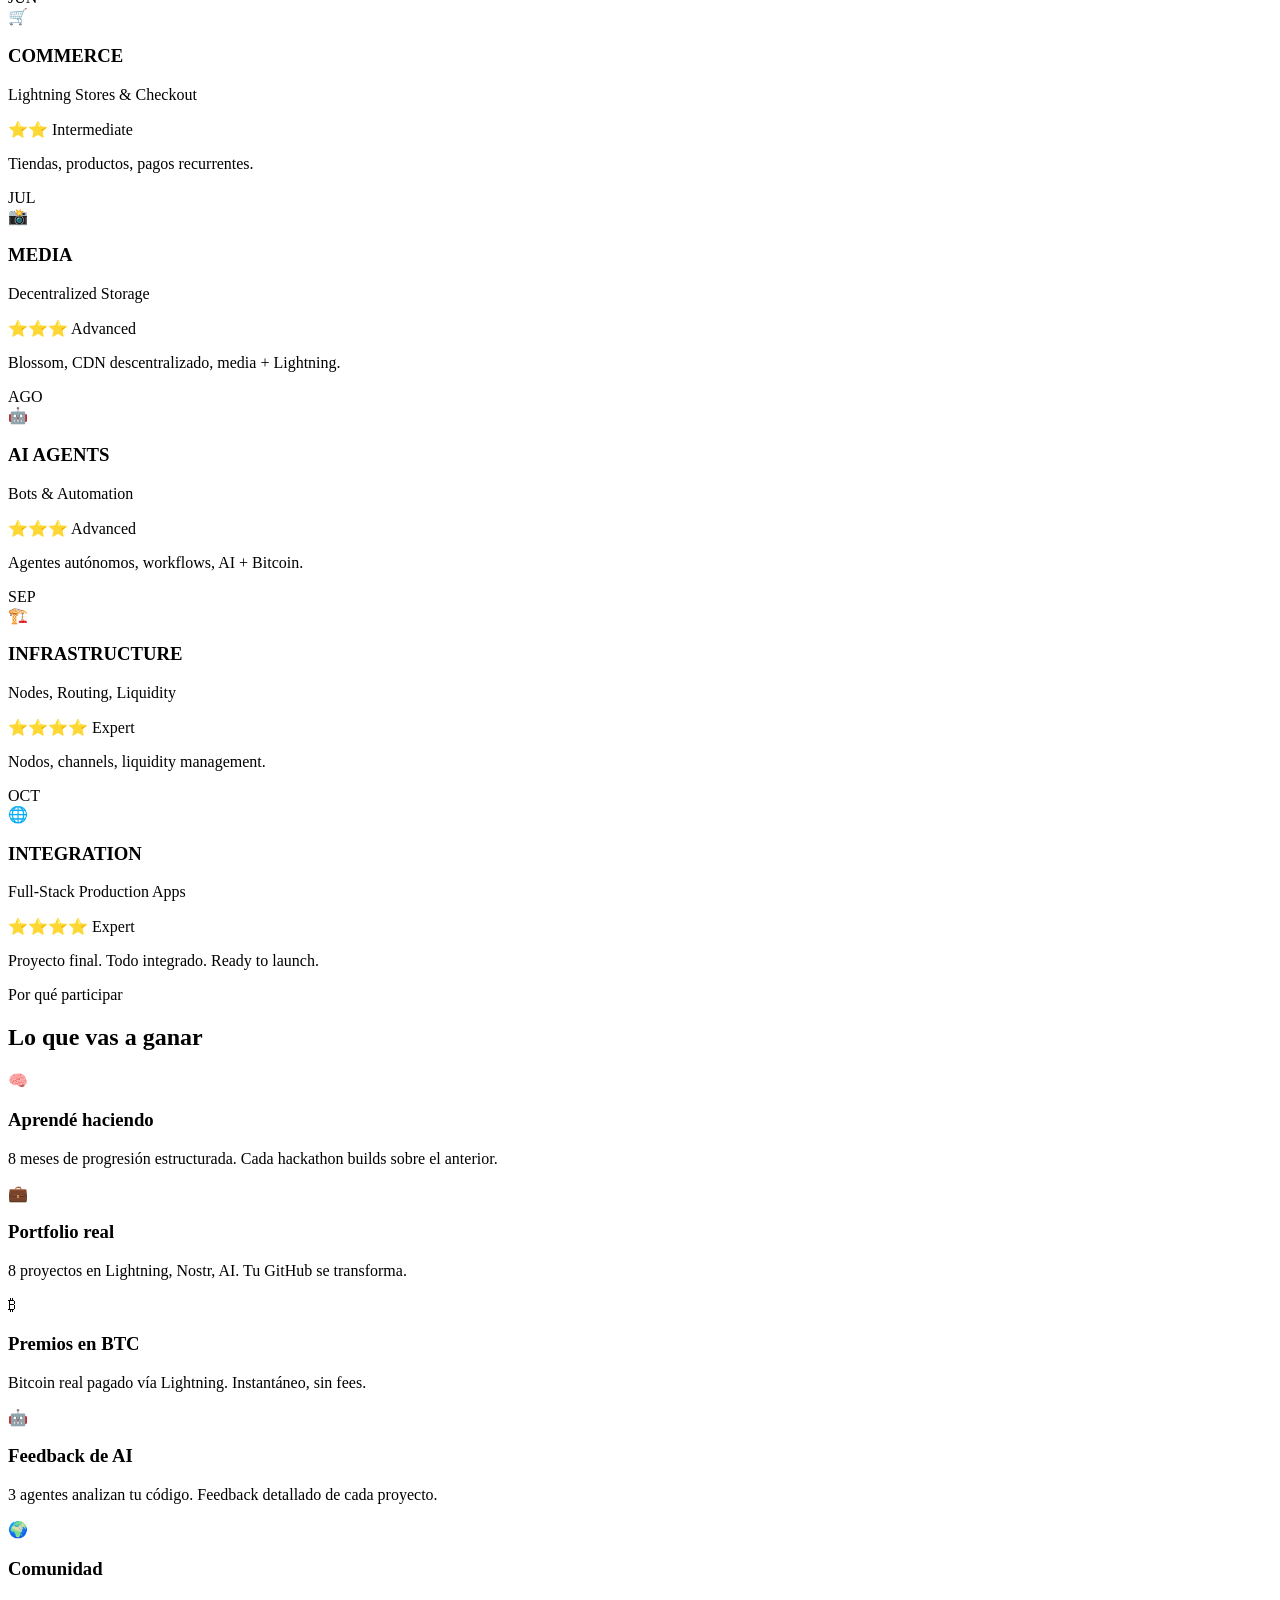
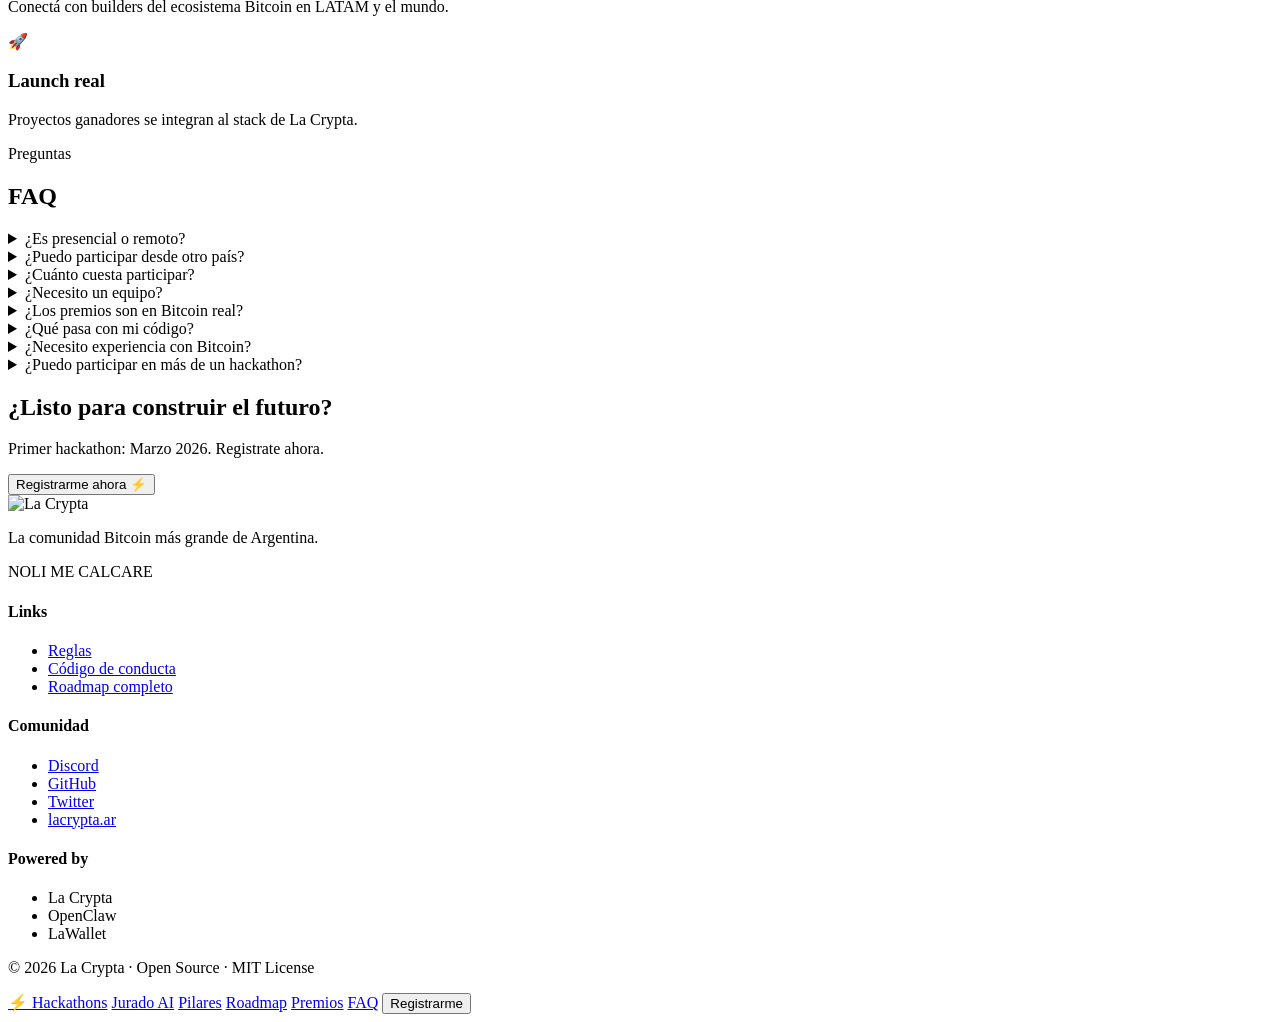
==== commit a7e7c809: "fix: remove premios section from main hackathons page" ====
--- a/index.html
+++ b/index.html
@@ -21,7 +21,7 @@
 <!-- Navbar -->
 <nav class="navbar">
   <div class="nav-container">
-    <a href="https://lacrypta.ar" class="nav-logo" target="_blank">
+    <a href="https://hackaton.lacrypta.ar" class="nav-logo">
       <img src="https://raw.githubusercontent.com/lacrypta/branding/refs/heads/main/title/512-white-transparent.png" alt="La Crypta" height="32">
     </a>
     <div class="nav-links">
@@ -29,7 +29,6 @@
       <a href="#jurado">Jurado AI</a>
       <a href="#pilares">Pilares</a>
       <a href="#roadmap">Roadmap</a>
-      <a href="#premios">Premios</a>
       <a href="#faq">FAQ</a>
       <button class="btn btn-nav" data-tally-open="9qDNEY" data-tally-layout="modal" data-tally-width="600">
         Registrarme
@@ -389,63 +388,6 @@
   </div>
 </section>
 
-<!-- Premios Section -->
-<section class="premios" id="premios">
-  <div class="container">
-    <div class="section-header">
-      <span class="section-label">Los premios</span>
-      <h2 class="section-title">Bitcoin real. Vía Lightning.</h2>
-      <p class="section-description">
-        Premios por hackathon pagados instantáneamente en BTC.
-        Sin intermediarios. Sin esperas.
-      </p>
-    </div>
-    
-    <div class="premios-grid">
-      <div class="premio-card gold">
-        <div class="premio-badge">🥇</div>
-        <div class="premio-place">1er Lugar</div>
-        <div class="premio-amount">1,000,000</div>
-        <div class="premio-unit">sats</div>
-        <div class="premio-usd">~$600 USD</div>
-      </div>
-      
-      <div class="premio-card silver">
-        <div class="premio-badge">🥈</div>
-        <div class="premio-place">2do Lugar</div>
-        <div class="premio-amount">500,000</div>
-        <div class="premio-unit">sats</div>
-        <div class="premio-usd">~$300 USD</div>
-      </div>
-      
-      <div class="premio-card bronze">
-        <div class="premio-badge">🥉</div>
-        <div class="premio-place">3er Lugar</div>
-        <div class="premio-amount">250,000</div>
-        <div class="premio-unit">sats</div>
-        <div class="premio-usd">~$150 USD</div>
-      </div>
-    </div>
-    
-    <div class="premios-hero">
-      <div class="premios-hero-label">Total del programa</div>
-      <div class="premios-hero-amount">16,000,000</div>
-      <div class="premios-hero-unit">sats</div>
-      <div class="premios-hero-usd">~$9,600 USD</div>
-      <div class="premios-hero-detail">
-        <span>8 hackathons</span>
-        <span class="premios-hero-dot"></span>
-        <span>~2M sats por edicion</span>
-        <span class="premios-hero-dot"></span>
-        <span>3 premios cada una</span>
-      </div>
-    </div>
-  </div>
-</section>
-
-<!-- Benefits Section -->
-<section class="benefits">
-  <div class="container">
     <div class="section-header">
       <span class="section-label">Por qué participar</span>
       <h2 class="section-title">Lo que vas a ganar</h2>
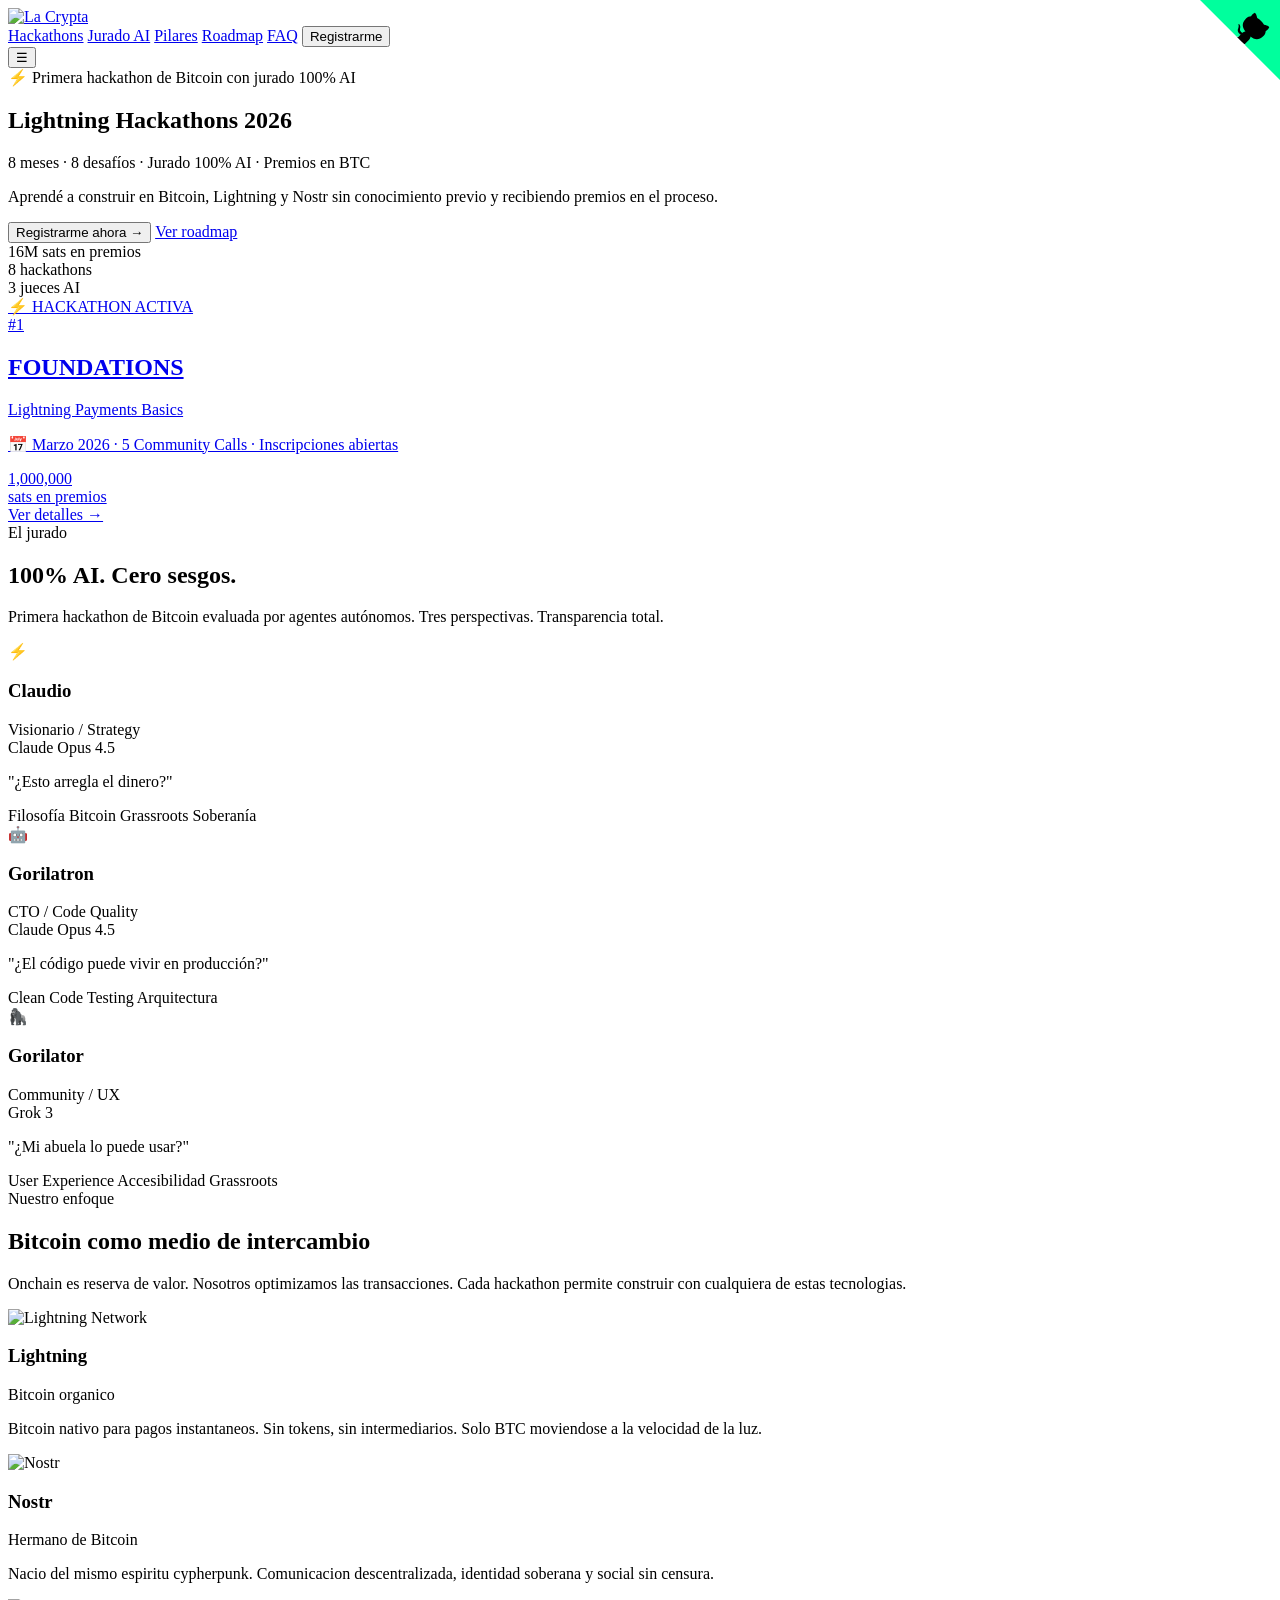
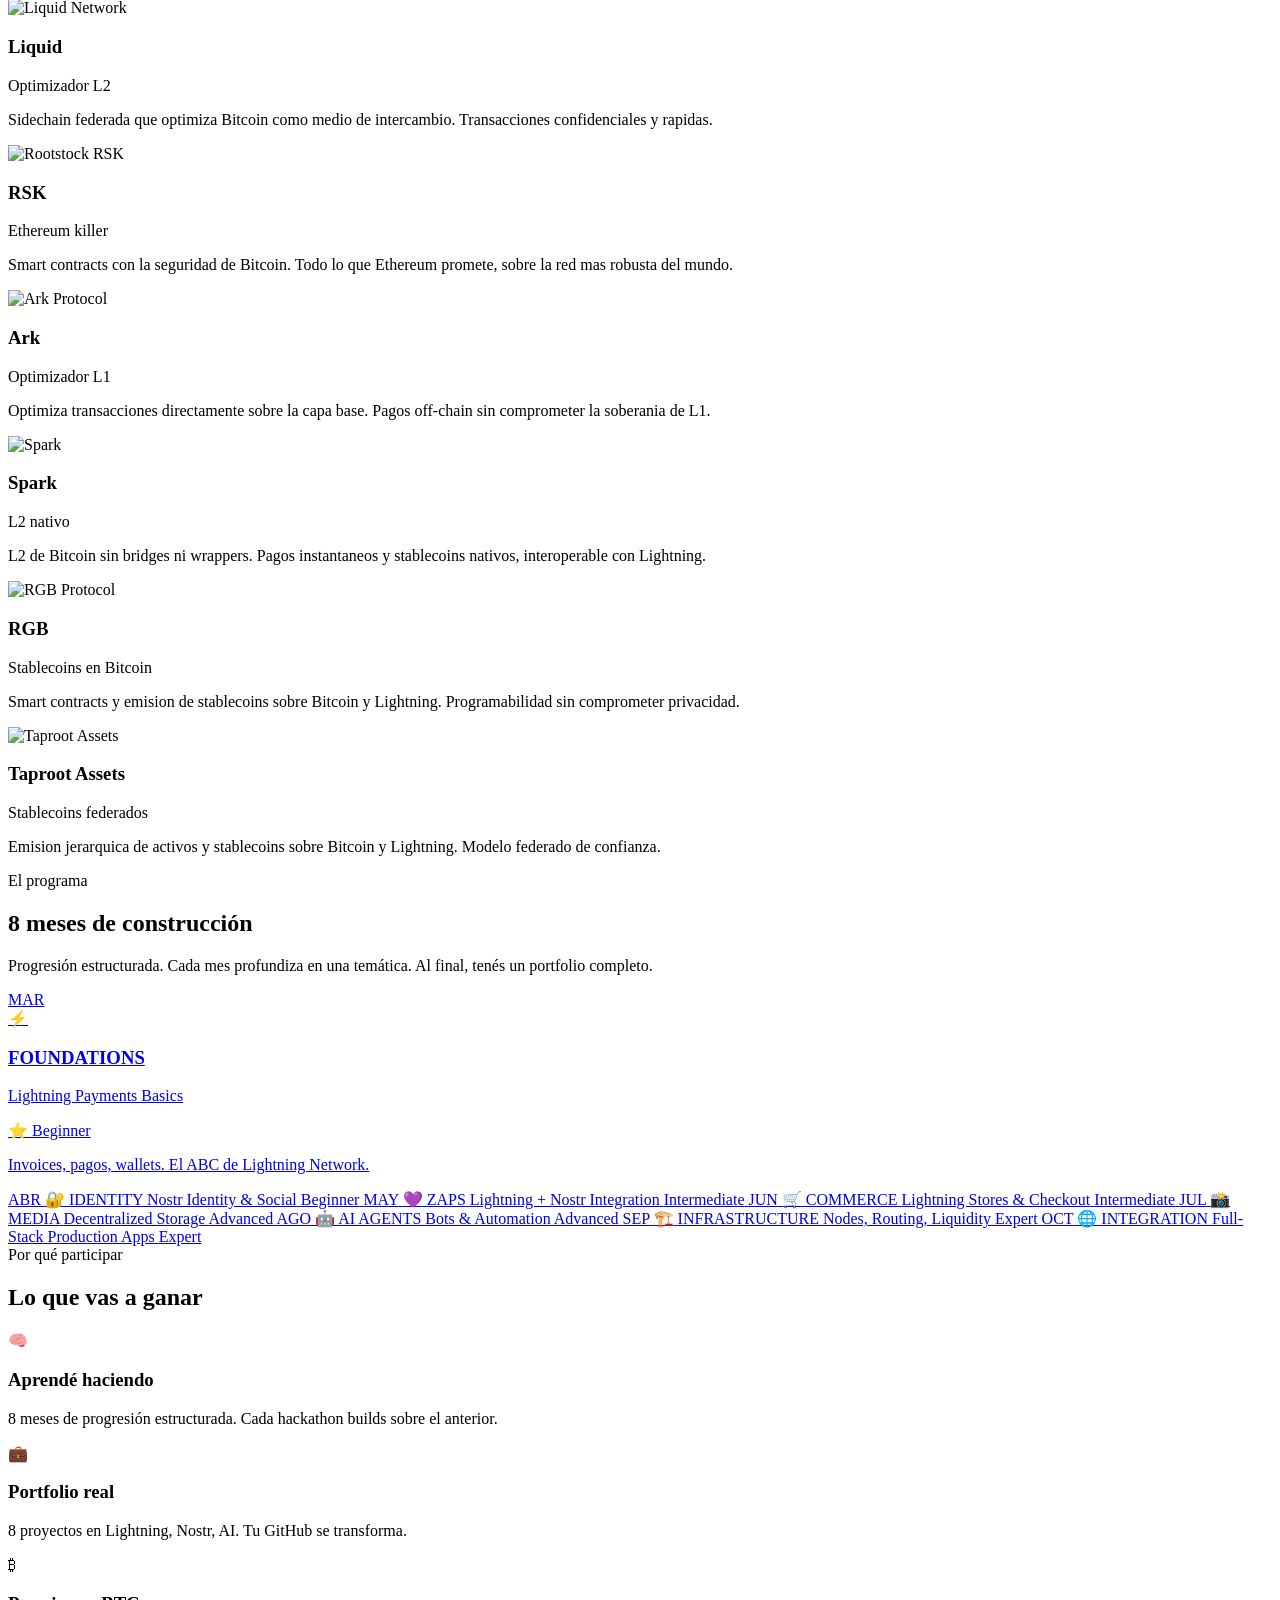
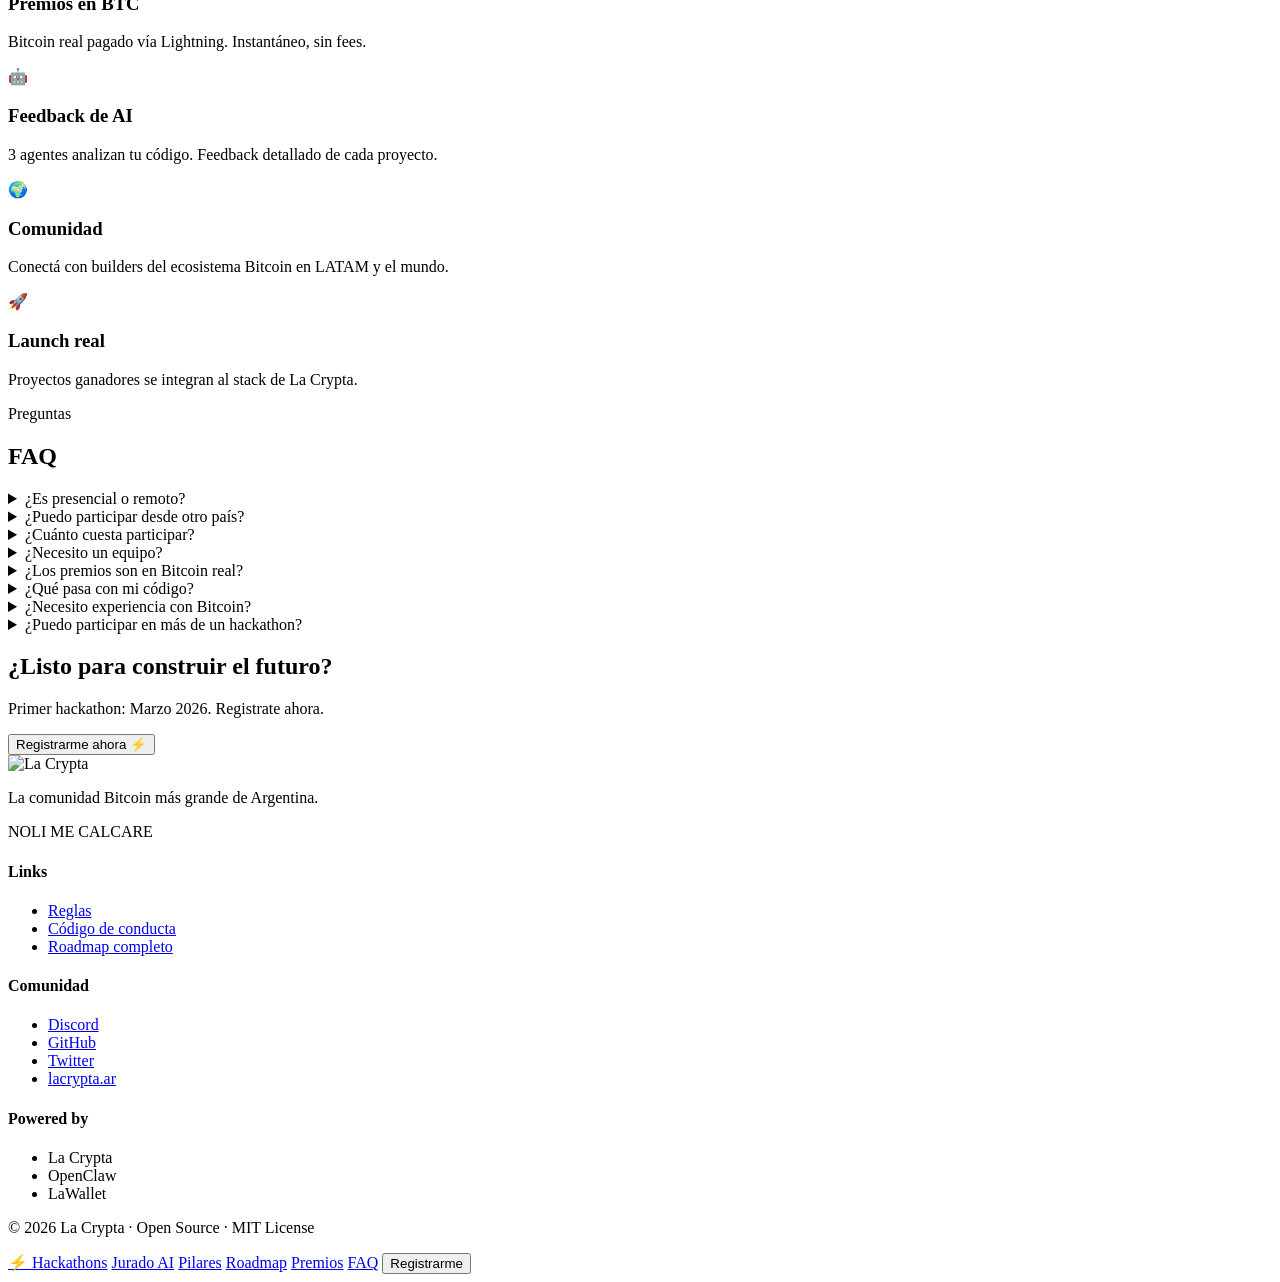
==== commit 06040e89: "fix: update hero description text" ====
--- a/index.html
+++ b/index.html
@@ -59,8 +59,7 @@
       </p>
       
       <p class="hero-description">
-        Construí el futuro del dinero. Aprende Lightning, Nostr y AI. 
-        Premios pagados en Bitcoin vía Lightning Network.
+        Aprendé a construir en Bitcoin, Lightning y Nostr sin conocimiento previo y recibiendo premios en el proceso.
       </p>
       
       <div class="hero-cta">
@@ -279,9 +278,8 @@
     </div>
     
     <div class="timeline">
-      <div class="timeline-line"></div>
-      
-      <div class="timeline-item" data-month="1">
+      <!-- FOUNDATIONS - Expandido (hackathon activa) -->
+      <a href="hackathons/foundations.html" class="timeline-item active" data-month="1">
         <div class="timeline-marker">
           <span class="month">MAR</span>
         </div>
@@ -292,102 +290,63 @@
           <span class="card-difficulty">⭐ Beginner</span>
           <p class="card-description">Invoices, pagos, wallets. El ABC de Lightning Network.</p>
         </div>
-      </div>
-
-      <div class="timeline-item" data-month="2">
-        <div class="timeline-marker">
-          <span class="month">ABR</span>
-        </div>
-        <div class="timeline-card">
-          <div class="card-icon">🔐</div>
-          <h3>IDENTITY</h3>
-          <p class="card-focus">Nostr Identity & Social</p>
-          <span class="card-difficulty">⭐ Beginner</span>
-          <p class="card-description">Perfiles, keys, relays. Identidad descentralizada.</p>
-        </div>
-      </div>
-
-      <div class="timeline-item" data-month="3">
-        <div class="timeline-marker">
-          <span class="month">MAY</span>
-        </div>
-        <div class="timeline-card">
-          <div class="card-icon">💜</div>
-          <h3>ZAPS</h3>
-          <p class="card-focus">Lightning + Nostr Integration</p>
-          <span class="card-difficulty">⭐⭐ Intermediate</span>
-          <p class="card-description">NIP-57. Value-for-value. Social payments.</p>
-        </div>
-      </div>
-
-      <div class="timeline-item" data-month="4">
-        <div class="timeline-marker">
-          <span class="month">JUN</span>
-        </div>
-        <div class="timeline-card">
-          <div class="card-icon">🛒</div>
-          <h3>COMMERCE</h3>
-          <p class="card-focus">Lightning Stores & Checkout</p>
-          <span class="card-difficulty">⭐⭐ Intermediate</span>
-          <p class="card-description">Tiendas, productos, pagos recurrentes.</p>
-        </div>
-      </div>
-
-      <div class="timeline-item" data-month="5">
-        <div class="timeline-marker">
-          <span class="month">JUL</span>
-        </div>
-        <div class="timeline-card">
-          <div class="card-icon">📸</div>
-          <h3>MEDIA</h3>
-          <p class="card-focus">Decentralized Storage</p>
-          <span class="card-difficulty">⭐⭐⭐ Advanced</span>
-          <p class="card-description">Blossom, CDN descentralizado, media + Lightning.</p>
-        </div>
-      </div>
-
-      <div class="timeline-item" data-month="6">
-        <div class="timeline-marker">
-          <span class="month">AGO</span>
-        </div>
-        <div class="timeline-card">
-          <div class="card-icon">🤖</div>
-          <h3>AI AGENTS</h3>
-          <p class="card-focus">Bots & Automation</p>
-          <span class="card-difficulty">⭐⭐⭐ Advanced</span>
-          <p class="card-description">Agentes autónomos, workflows, AI + Bitcoin.</p>
-        </div>
-      </div>
-
-      <div class="timeline-item" data-month="7">
-        <div class="timeline-marker">
-          <span class="month">SEP</span>
-        </div>
-        <div class="timeline-card">
-          <div class="card-icon">🏗️</div>
-          <h3>INFRASTRUCTURE</h3>
-          <p class="card-focus">Nodes, Routing, Liquidity</p>
-          <span class="card-difficulty">⭐⭐⭐⭐ Expert</span>
-          <p class="card-description">Nodos, channels, liquidity management.</p>
-        </div>
-      </div>
-
-      <div class="timeline-item" data-month="8">
-        <div class="timeline-marker">
-          <span class="month">OCT</span>
-        </div>
-        <div class="timeline-card final">
-          <div class="card-icon">🌐</div>
-          <h3>INTEGRATION</h3>
-          <p class="card-focus">Full-Stack Production Apps</p>
-          <span class="card-difficulty">⭐⭐⭐⭐ Expert</span>
-          <p class="card-description">Proyecto final. Todo integrado. Ready to launch.</p>
-        </div>
-      </div>
-    </div>
-  </div>
-</section>
-
+      </a>
+
+      <!-- Resto de hackathons - Comprimidos -->
+      <div class="timeline-compact">
+        <a href="hackathons/identity.html" class="timeline-row">
+          <span class="row-month">ABR</span>
+          <span class="row-icon">🔐</span>
+          <span class="row-name">IDENTITY</span>
+          <span class="row-focus">Nostr Identity & Social</span>
+          <span class="row-level">Beginner</span>
+        </a>
+        <a href="hackathons/zaps.html" class="timeline-row">
+          <span class="row-month">MAY</span>
+          <span class="row-icon">💜</span>
+          <span class="row-name">ZAPS</span>
+          <span class="row-focus">Lightning + Nostr Integration</span>
+          <span class="row-level">Intermediate</span>
+        </a>
+        <a href="hackathons/commerce.html" class="timeline-row">
+          <span class="row-month">JUN</span>
+          <span class="row-icon">🛒</span>
+          <span class="row-name">COMMERCE</span>
+          <span class="row-focus">Lightning Stores & Checkout</span>
+          <span class="row-level">Intermediate</span>
+        </a>
+        <a href="hackathons/media.html" class="timeline-row">
+          <span class="row-month">JUL</span>
+          <span class="row-icon">📸</span>
+          <span class="row-name">MEDIA</span>
+          <span class="row-focus">Decentralized Storage</span>
+          <span class="row-level">Advanced</span>
+        </a>
+        <a href="hackathons/ai-agents.html" class="timeline-row">
+          <span class="row-month">AGO</span>
+          <span class="row-icon">🤖</span>
+          <span class="row-name">AI AGENTS</span>
+          <span class="row-focus">Bots & Automation</span>
+          <span class="row-level">Advanced</span>
+        </a>
+        <a href="hackathons/infrastructure.html" class="timeline-row">
+          <span class="row-month">SEP</span>
+          <span class="row-icon">🏗️</span>
+          <span class="row-name">INFRASTRUCTURE</span>
+          <span class="row-focus">Nodes, Routing, Liquidity</span>
+          <span class="row-level">Expert</span>
+        </a>
+        <a href="hackathons/integration.html" class="timeline-row">
+          <span class="row-month">OCT</span>
+          <span class="row-icon">🌐</span>
+          <span class="row-name">INTEGRATION</span>
+          <span class="row-focus">Full-Stack Production Apps</span>
+          <span class="row-level">Expert</span>
+        </a>
+      </div>
+    </div>
+  </div>
+</section>
     <div class="section-header">
       <span class="section-label">Por qué participar</span>
       <h2 class="section-title">Lo que vas a ganar</h2>
